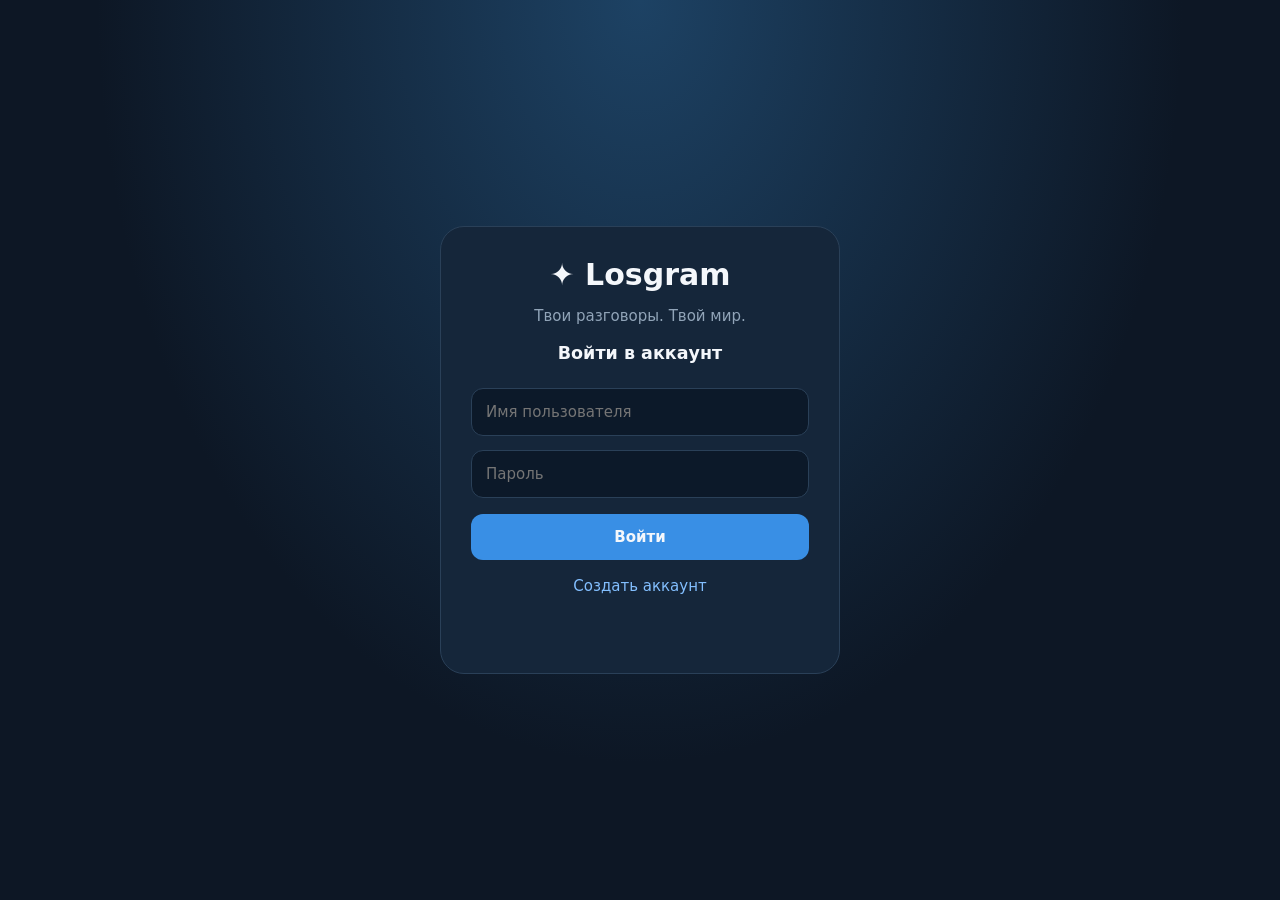
==== losgram/static/index.html @ 2f3ceaa2 "Fix account registration validation feedback" ====
<!doctype html><html lang="ru"><head><meta charset="utf-8"><meta name="viewport" content="width=device-width,initial-scale=1,viewport-fit=cover"><meta name="theme-color" content="#111e2e"><title>Losgram</title><style>
:root{--bg:#0d1725;--panel:#142337;--line:#293c50;--muted:#91a4b8;--blue:#398fe5}*{box-sizing:border-box}body{margin:0;background:var(--bg);color:#f4f7fb;font:15px system-ui}button,input{font:inherit}button{cursor:pointer;color:inherit;border:0}.hidden{display:none!important}.muted{color:var(--muted)}.auth{min-height:100dvh;display:grid;place-items:center;padding:20px;background:radial-gradient(ellipse at top,#1d4264,transparent 60%),var(--bg)}.authbox{width:min(100%,400px);background:#15263a;padding:30px;border:1px solid #2a4058;border-radius:24px}.logo{text-align:center;font-size:30px;font-weight:850}.authbox p{text-align:center;color:var(--muted)}#err{color:#ff9292!important;font-size:13px;line-height:1.45;overflow-wrap:anywhere;min-height:18px}.primary:disabled{opacity:.65;cursor:wait}.field{width:100%;padding:14px;margin:7px 0;border-radius:12px;background:#0c1929;border:1px solid #2a4058;color:white}.primary{width:100%;padding:14px;border-radius:12px;background:var(--blue);font-weight:750;margin-top:9px}.link{display:block;background:none;color:#83bfff;margin:16px auto}.app{height:100dvh;display:grid;grid-template-columns:68px 340px minmax(0,1fr);background:var(--panel);overflow:hidden}.rail{background:#101c2b;border-right:1px solid var(--line);display:flex;flex-direction:column;align-items:center;padding:16px 8px;gap:12px}.mark{width:44px;height:44px;border-radius:15px;background:linear-gradient(140deg,#5bbaff,#2676d1);display:grid;place-items:center;font-size:23px;font-weight:bold;margin-bottom:18px}.nav{width:46px;height:46px;border-radius:14px;background:none;color:#9bb0c6;font-size:20px}.nav.active,.nav:hover{background:#24415e;color:#8fc7ff}.nav.bottom{margin-top:auto}.side{min-width:0;border-right:1px solid var(--line);display:flex;flex-direction:column;background:#122135}.sidehead{display:flex;align-items:center;justify-content:space-between;padding:20px}.sidehead h2{margin:0;font-size:22px}.icon{width:38px;height:38px;border-radius:12px;background:#203951;font-size:20px}.search{margin:0 14px 12px;padding:12px;border-radius:12px;background:#0d1b2b;border:1px solid var(--line);color:white}.tabs{display:flex;gap:6px;padding:0 14px 12px}.tab{padding:8px 12px;border-radius:10px;background:none;color:var(--muted);font-size:13px}.tab.active{background:#24415e;color:#9acfff}.list{overflow:auto;flex:1;padding:0 8px}.person{width:100%;display:flex;align-items:center;gap:12px;padding:12px;border-radius:14px;background:none;text-align:left}.person:hover,.person.selected{background:#20384f}.avatar{width:48px;height:48px;border-radius:50%;display:grid;place-items:center;flex:none;background:linear-gradient(145deg,#547fa8,#315575);font-weight:bold}.info{min-width:0;flex:1}.name{font-weight:700}.preview{font-size:13px;color:var(--muted);margin-top:4px}.empty{text-align:center;color:var(--muted);padding:30px 15px;line-height:1.6}.workspace{min-width:0;display:flex;flex-direction:column;background:radial-gradient(ellipse at center,#172c40,#101d2d 80%)}.welcome{margin:auto;text-align:center;max-width:360px;padding:24px}.welcome .mark{margin:0 auto 18px;width:82px;height:82px;font-size:36px;border-radius:28px}.welcome p{color:var(--muted);line-height:1.6}.chathead{height:72px;display:flex;align-items:center;gap:12px;padding:0 20px;background:#142438;border-bottom:1px solid var(--line)}.chathead .avatar{width:43px;height:43px}.chatwho{flex:1}.chatwho small{display:block;color:var(--green,#50c89c);margin-top:3px}.back{display:none;background:none;font-size:24px}.messages{flex:1;overflow:auto;padding:22px clamp(12px,5vw,65px);display:flex;flex-direction:column;gap:10px}.bubble{max-width:min(75%,540px);padding:11px 14px;background:#20364b;border-radius:15px 15px 15px 5px;overflow-wrap:anywhere;line-height:1.5}.bubble.mine{align-self:flex-end;background:#285b89;border-radius:15px 15px 5px 15px}.time{font-size:10px;color:#bfd0df;text-align:right;margin-top:5px}.composer{display:flex;gap:10px;padding:13px 16px calc(13px + env(safe-area-inset-bottom));background:#142438;border-top:1px solid var(--line)}.composer input{flex:1;min-width:0;padding:13px 17px;border-radius:24px;background:#0d1b2b;border:1px solid var(--line);color:white}.send{width:47px;height:47px;border-radius:50%;background:var(--blue);font-size:19px}.page{padding:25px;overflow:auto}.row{padding:16px 0;border-bottom:1px solid var(--line);display:flex;align-items:center;justify-content:space-between;gap:12px}.row small{display:block;color:var(--muted);margin-top:5px}.note{padding:13px;background:#1c354e;color:#a6d3ff;border-radius:12px;font-size:13px;line-height:1.5}
@media(max-width:850px){.app{grid-template-columns:60px 300px minmax(0,1fr)}}@media(max-width:650px){.app{display:block;position:relative}.rail{position:absolute;z-index:4;bottom:0;left:0;right:0;height:65px;flex-direction:row;justify-content:space-around;padding:5px 8px calc(5px + env(safe-area-inset-bottom));border:0;border-top:1px solid var(--line)}.mark{display:none}.nav.bottom{margin:0}.side{height:calc(100dvh - 65px);border:0}.workspace{display:none;height:100dvh}.app.open .side{display:none}.app.open .workspace{display:flex}.app.open .rail{display:none}.back{display:block}.chathead{height:64px;padding:0 12px}.messages{padding:15px 12px}.bubble{max-width:87%}.page{padding:20px 16px}}
</style><link rel="stylesheet" href="/static/telegram.css?v=14"></head><body>
<section id="auth" class="auth"><div class="authbox"><div class="logo">✦ Losgram</div><p>Твои разговоры. Твой мир.</p><h3 id="mode" style="text-align:center">Войти в аккаунт</h3>
<div id="loginForm"><input id="loginUsername" class="field" placeholder="Имя пользователя" autocomplete="username"><input id="loginPassword" class="field" type="password" placeholder="Пароль" autocomplete="current-password"><button class="primary" id="loginButton">Войти</button></div>
<div id="registerForm" class="hidden"><input id="display" class="field" placeholder="Твоё имя" autocomplete="name"><input id="username" class="field" placeholder="Имя пользователя (латиница)" autocomplete="username"><input id="password" class="field" type="password" placeholder="Пароль (от 8 символов)" autocomplete="new-password"><button class="primary" id="createAccount">Создать аккаунт</button></div>
<button class="link" id="toggle">Создать аккаунт</button><p id="err"></p></div></section>
<main id="app" class="app hidden"><nav class="rail"><div class="mark">✦</div><button class="nav active" data-page="chats" title="Чаты">▣</button><button class="nav" data-page="contacts" title="Контакты">♙</button><button class="nav" data-page="settings" title="Настройки">⚙</button><button class="nav bottom" data-page="profile" title="Профиль">●</button></nav><aside class="side"><header class="sidehead"><div class="brand-avatars" aria-hidden="true"><i> L </i><i> O </i><i> S </i></div><h2 id="heading">Losgram</h2><button class="icon header-lock" id="headerLock" aria-label="Конфиденциальность">♙</button><button class="icon header-more" id="menuToggle" aria-label="Ещё">⋮</button><button class="icon" id="new" aria-label="Создать чат">✎</button></header><input id="filter" class="search" placeholder="⌕  Поиск чатов и людей"><div class="tabs"></div><button class="archive-row" id="archiveRow"><span class="archive-icon">▣</span><span class="archive-copy"><b>Архив чатов</b><small id="archivePreview">Скрытые переписки</small></span><span class="archive-arrow">›</span></button><div id="people" class="list"></div><button class="mobile-compose" id="mobileCompose" aria-label="Новое сообщение">✎</button></aside><section class="workspace"><div id="welcome" class="welcome"><div class="mark">✦</div><h2>Добро пожаловать в Losgram</h2><p>Выбери собеседника, чтобы открыть переписку. Найди друзей через поиск.</p></div><header id="chathead" class="chathead hidden"><button id="back" class="back">‹</button><div id="chatavatar" class="avatar">L</div><div class="chatwho"><b id="chatname"></b><small id="chatstatus">@Losgram</small></div><button id="info" class="icon">⋯</button></header><div id="messages" class="messages hidden"></div><form id="composer" class="composer hidden"><input id="body" placeholder="Написать сообщение..." autocomplete="off"><button class="send">➤</button></form><div id="page" class="page hidden"></div></section></main>
<script>
const $=id=>document.getElementById(id);let token=localStorage.getItem("losgram_token")||"",me=null,users=[],active=null,rooms=[],roomId=0,last=0,poll=null,reg=false,verifiedPhone="",verificationToken="",listTab="all",showArchived=false;
async function api(path,opt={}){let r=await fetch(path,{...opt,headers:{"Content-Type":"application/json","Authorization":"Bearer "+token,...opt.headers}}),d={};try{d=await r.json()}catch{}if(!r.ok){let detail=d.detail||"Ошибка";if(Array.isArray(detail)){detail=detail.map(x=>{let field=Array.isArray(x.loc)?x.loc[x.loc.length-1]:"";let names={display_name:"Имя",username:"Имя пользователя",password:"Пароль"};let msg=x.msg||"неверное значение";if(field==="username"&&/match|pattern/i.test(msg))msg="можно использовать только латинские буквы, цифры и _";else if(/at least|too_short/i.test(msg))msg="слишком короткое значение";else if(/at most|too_long/i.test(msg))msg="слишком длинное значение";return (names[field]||"Поле")+": "+msg}).join(". ")}throw Error(typeof detail==="string"?detail:JSON.stringify(detail))}return d}
const esc=s=>String(s).replace(/[&<>"']/g,c=>({"&":"&amp;","<":"&lt;",">":"&gt;",'"':"&quot;","'":"&#39;"}[c]));const initial=s=>esc((s||"L").slice(0,1).toUpperCase());
function authError(e){$("err").textContent=e.message;$("err").style.color="#ff9292"}
$("toggle").onclick=()=>{reg=!reg;$("loginForm").classList.toggle("hidden",reg);$("registerForm").classList.toggle("hidden",!reg);$("mode").textContent=reg?"Регистрация":"Войти в аккаунт";$("toggle").textContent=reg?"Уже есть аккаунт":"Создать аккаунт";$("err").textContent=""};
$("loginButton").onclick=async()=>{try{let d=await api("/api/login",{method:"POST",body:JSON.stringify({username:$("loginUsername").value.trim(),password:$("loginPassword").value})});token=d.token;localStorage.setItem("losgram_token",token);await start()}catch(e){authError(e)}};
$("loginPassword").onkeydown=e=>{if(e.key==="Enter")$("loginButton").click()};
$("createAccount").onclick=async()=>{let b=$("createAccount"),display=$("display").value.trim(),username=$("username").value.trim(),password=$("password").value;if(!display||!username||!password){authError(new Error("Заполни все три поля."));return}if(display.length>40){authError(new Error("Имя должно быть не длиннее 40 символов."));return}if(!/^[a-zA-Z0-9_]{3,24}$/.test(username)){authError(new Error("Имя пользователя: 3–24 символа, только латиница, цифры и _. "));return}if(password.length<8||password.length>128){authError(new Error("Пароль должен быть от 8 до 128 символов."));return}b.disabled=true;b.textContent="Создаём аккаунт…";$("err").textContent="";try{let d=await api("/api/register",{method:"POST",body:JSON.stringify({display_name:display,username,password})});token=d.token;localStorage.setItem("losgram_token",token);await start()}catch(e){authError(e)}finally{b.disabled=false;b.textContent="Создать аккаунт"}};
$("password").onkeydown=e=>{if(e.key==="Enter")$("createAccount").click()};
async function start(){try{me=await api("/api/me");applySettings();$("auth").classList.add("hidden");$("app").classList.remove("hidden");users=await api("/api/users");rooms=await api("/api/chats");draw()}catch(e){localStorage.removeItem("losgram_token");token="";$("err").textContent=e.message}}
function chatPrefs(){try{return JSON.parse(localStorage.getItem("losgram_chatprefs_"+(me?.id||""))||"{}")}catch{return {}}}function saveChatPrefs(p){localStorage.setItem("losgram_chatprefs_"+me.id,JSON.stringify(p))}function draw(){let q=$("filter").value.toLowerCase(),prefs=chatPrefs(),shown=rooms.filter(r=>!!prefs[r.id]?.archived===showArchived).sort((a,b)=>Number(!!prefs[b.id]?.pinned)-Number(!!prefs[a.id]?.pinned)),arr=listTab==="people"&&!showArchived?users.filter(u=>(u.username+" "+u.display_name).toLowerCase().includes(q)):[];$("archiveRow").classList.toggle("archive-active",showArchived);$("archiveRow").querySelector("b").textContent=showArchived?"← Назад к чатам":"Архив чатов";$("people").innerHTML=(listTab==="people"?[]:shown).map(r=>'<button class="person" data-room="'+r.id+'"><span class="avatar">'+(r.kind==="global"?"🌐":r.kind==="channel"?"📢":"👥")+'</span><span class="info"><span class="name">'+(prefs[r.id]?.pinned?"📌 ":"")+esc(r.title)+'</span><span class="preview">'+(r.last_message?esc(r.last_message):(r.kind==="global"?"Общий чат":r.kind==="channel"?"Канал":"Группа"))+'</span></span><span class="chat-menu" data-menu="'+r.id+'">⋯</span></button>').join("")+arr.map(u=>'<button class="person '+(active?.username===u.username?"selected":"")+'" data-u="'+esc(u.username)+'"><span class="avatar">'+initial(u.display_name)+'</span><span class="info"><span class="name">'+esc(u.display_name)+'</span><span class="preview">@'+esc(u.username)+'</span></span></button>').join("")||'<div class="empty">Пока нет собеседников.<br>Найди друга по имени пользователя.</div>';document.querySelectorAll(".person[data-u]").forEach(b=>b.onclick=()=>openChat(b.dataset.u));document.querySelectorAll(".person[data-room]").forEach(b=>{b.onclick=e=>{if(e.target.closest("[data-menu]"))return;openRoom(Number(b.dataset.room))};b.oncontextmenu=e=>{e.preventDefault();chatActions(Number(b.dataset.room))}});document.querySelectorAll("[data-menu]").forEach(b=>b.onclick=e=>{e.stopPropagation();chatActions(Number(b.dataset.menu))})}function chatActions(id){let p=chatPrefs(),v=p[id]||{},choice=prompt("Действие: pin — закрепить/открепить; archive — архивировать/вернуть","pin");if(!choice)return;if(choice==="pin")v.pinned=!v.pinned;else if(choice==="archive")v.archived=!v.archived;else return; p[id]=v;saveChatPrefs(p);draw()}
$("menuToggle").onclick=()=>{let action=prompt("Меню Losgram: введи settings для настроек или profile для профиля","settings");if(action==="profile")page("profile");else if(action==="settings")page("settings")};$("headerLock").onclick=()=>alert("Защита аккаунта: используйте надёжный пароль и не передавайте его другим пользователям.");$("filter").oninput=draw;$("mobileCompose").onclick=()=>$("new").click();$("archiveRow").onclick=()=>{showArchived=!showArchived;listTab="all";document.querySelectorAll(".tabs .tab").forEach((x,i)=>x.classList.toggle("active",i===0));draw()};document.querySelectorAll(".tabs .tab").forEach((b,i)=>{b.onclick=()=>{listTab=i===1?"people":"all";document.querySelectorAll(".tabs .tab").forEach(x=>x.classList.remove("active"));b.classList.add("active");draw()}});
$("new").onclick=async()=>{
 let kind=prompt("Что создать? Введи group для группы или channel для ТГК-канала","group");if(!kind)return;
 kind=kind.toLowerCase().trim();if(kind==="тгк"||kind==="канал")kind="channel";if(kind==="группа")kind="group";
 if(!["group","channel"].includes(kind)){alert("Выбери group или channel");return}
 let title=prompt("Название "+(kind==="channel"?"канала":"группы"));if(!title)return;
 let username=prompt("Публичная ссылка (латиница, можно оставить пустой)","");let members=kind==="group"?prompt("Участники через запятую (необязательно)",""):""; 
 try{await api("/api/chats",{method:"POST",body:JSON.stringify({kind,title,username:username||null,is_public:true,members:members?members.split(",").map(x=>x.trim().replace(/^@/,"")).filter(Boolean):[]})});rooms=await api("/api/chats");draw()}
 catch(e){alert(e.message)}
};

async function openChat(n){roomId=0;active=users.find(u=>u.username===n);if(!active)return;last=0;if(poll)clearInterval(poll);$("app").classList.add("open");$("welcome").classList.add("hidden");$("page").classList.add("hidden");$("chathead").classList.remove("hidden");$("messages").classList.remove("hidden");$("composer").classList.remove("hidden");$("chatname").textContent=active.display_name;$("chatavatar").textContent=initial(active.display_name);$("messages").innerHTML="";draw();await load();poll=setInterval(load,2000);$("body").focus()}

async function openRoom(id){
 roomId=id;active=null;last=0;if(poll)clearInterval(poll);
 let room=rooms.find(r=>r.id===id);if(!room)return;
 $("app").classList.add("open");$("welcome").classList.add("hidden");$("page").classList.add("hidden");
 $("chathead").classList.remove("hidden");$("messages").classList.remove("hidden");$("composer").classList.remove("hidden");
 $("chatname").textContent=room.title;$("chatavatar").textContent=room.kind==="global"?"🌐":room.kind==="channel"?"📢":"👥";$("chatstatus").textContent=room.kind==="global"?"Все пользователи Losgram":room.kind==="channel"?(room.is_member?"Вы подписаны":"Публичный канал"):"Групповой чат";
 $("messages").innerHTML="";draw();await load();poll=setInterval(load,2000);$("body").focus()
}
async function load(){if(!active&&!roomId)return;try{let rows=roomId?await api("/api/chats/"+roomId+"/messages?after="+last):await api("/api/messages/"+encodeURIComponent(active.username)+"?after="+last);for(let m of rows){last=Math.max(last,m.id);let e=document.createElement("div");e.className="bubble "+(m.sender_id===me.id?"mine":"");e.dataset.messageId=m.id;e.oncontextmenu=async ev=>{ev.preventDefault();if(!roomId)return;let choice=prompt("Действие: edit — изменить; delete — удалить; react — реакция","react");try{if(choice==="edit"&&m.sender_id===me.id){let body=prompt("Новый текст",m.body);if(body!==null)await api("/api/chats/"+roomId+"/messages/"+m.id,{method:"PATCH",body:JSON.stringify({body})})}else if(choice==="delete"&&m.sender_id===me.id){if(confirm("Удалить это сообщение?"))await api("/api/chats/"+roomId+"/messages/"+m.id,{method:"DELETE"})}else if(choice==="react"){let emoji=prompt("Реакция: 👍 ❤️ 😂 🔥 👏 😮 😢 👎","👍");if(emoji)await api("/api/chats/"+roomId+"/messages/"+m.id+"/reactions",{method:"POST",body:JSON.stringify({emoji})})}else return;last=0;$("messages").innerHTML="";await load()}catch(err){alert(err.message)}};e.textContent=(roomId&&m.sender_id!==me.id?((m.display_name||m.username)+" · "):"")+m.body;let t=document.createElement("div");t.className="time";t.textContent=new Date(m.created_at*1000).toLocaleTimeString("ru-RU",{hour:"2-digit",minute:"2-digit"});e.appendChild(t);$("messages").appendChild(e)}if(rows.length)$("messages").scrollTop=$("messages").scrollHeight}catch{}}
$("composer").onsubmit=async e=>{e.preventDefault();let body=$("body").value.trim();if(!body||(!active&&!roomId))return;try{if(roomId)await api("/api/chats/"+roomId+"/messages",{method:"POST",body:JSON.stringify({body})});else await api("/api/messages",{method:"POST",body:JSON.stringify({recipient:active.username,body})});$("body").value="";await load()}catch(e){alert(e.message)}};
$("back").onclick=()=>{if(poll)clearInterval(poll);active=null;roomId=0;$("app").classList.remove("open");$("welcome").classList.remove("hidden");draw()};$("info").onclick=async()=>{if(active){alert(active.display_name+" · @"+active.username);return}let r=rooms.find(x=>x.id===roomId);if(!r)return;if(r.kind==="channel"&&!r.is_member){try{await api("/api/chats/"+roomId+"/join",{method:"POST"});rooms=await api("/api/chats");alert("Вы подписались на канал");await openRoom(roomId)}catch(e){alert(e.message)}return}if(r.kind==="group"&&r.owner_id===me.id){let names=prompt("Имена пользователей через запятую");if(names)try{await api("/api/chats/"+roomId+"/members",{method:"POST",body:JSON.stringify({usernames:names.split(",").map(x=>x.trim().replace(/^@/,"")).filter(Boolean)})});rooms=await api("/api/chats");alert("Участники добавлены")}catch(e){alert(e.message)}return}alert(r.title)};

function localSettings(){try{return JSON.parse(localStorage.getItem("losgram_settings_"+(me?.id||""))||"{}")}catch{return {}}}
function saveSettings(s){localStorage.setItem("losgram_settings_"+me.id,JSON.stringify(s))}
function applySettings(){let s=localSettings();document.documentElement.dataset.theme=s.theme||"dark";document.documentElement.style.setProperty("--font-scale",s.fontSize||"1");document.body.classList.toggle("compact-mode",!!s.compact);document.body.classList.toggle("reduce-motion",!!s.reduceMotion)}
function renderSettings(){
 let s=localSettings(),checked=(k,def=false)=>(s[k]??def)?"checked":"";
 $("page").innerHTML='<div class="tg-settings"><div class="tg-settings-title">Настройки</div>'+
 '<button class="tg-profile-card" data-setting-action="profile"><span class="tg-profile-avatar">'+initial(me.display_name)+'</span><span class="tg-profile-name"><b>'+esc(me.display_name)+'</b><small>@'+esc(me.username)+'</small></span><span class="tg-chevron">›</span></button>'+
 '<section class="tg-settings-group"><div class="tg-group-caption">ПОДПИСКИ И МОНЕТИЗАЦИЯ</div><button class="tg-settings-item" data-setting-action="premium"><span class="tg-setting-icon purple">⭐</span><span><b>Losgram Premium</b><small>Особые возможности и оформление</small></span><i>›</i></button><button class="tg-settings-item" data-setting-action="stars"><span class="tg-setting-icon orange">🌟</span><span><b>Звёзды</b><small>Баланс, подарки и поддержка авторов</small></span><i>›</i></button><button class="tg-settings-item" data-setting-action="business"><span class="tg-setting-icon teal">💼</span><span><b>Telegram для бизнеса</b><small>Инструменты для клиентов и компаний</small></span><i>›</i></button></section><section class="tg-settings-group"><button class="tg-settings-item" data-setting-action="privacy"><span class="tg-setting-icon blue">🔒</span><span><b>Конфиденциальность</b><small>Блокировка, номер телефона, активность</small></span><i>›</i></button><button class="tg-settings-item" data-setting-action="notifications"><span class="tg-setting-icon red">🔔</span><span><b>Уведомления и звуки</b><small>Личные чаты, группы, каналы</small></span><i>›</i></button><button class="tg-settings-item" data-setting-action="data"><span class="tg-setting-icon green">💾</span><span><b>Данные и память</b><small>Использование сети и хранилища</small></span><i>›</i></button><button class="tg-settings-item" data-setting-action="appearance"><span class="tg-setting-icon purple">🎨</span><span><b>Оформление</b><small>Тема, размер текста, список чатов</small></span><i>›</i></button><button class="tg-settings-item" data-setting-action="language"><span class="tg-setting-icon orange">🌐</span><span><b>Язык</b><small>Русский</small></span><i>›</i></button></section>'+
 '<section class="tg-settings-group"><button class="tg-settings-item" data-setting-action="devices"><span class="tg-setting-icon teal">📱</span><span><b>Устройства</b><small>Активный сеанс на этом устройстве</small></span><i>›</i></button><button class="tg-settings-item" data-setting-action="help"><span class="tg-setting-icon gray">❔</span><span><b>Помощь</b><small>FAQ и поддержка Losgram</small></span><i>›</i></button></section>'+
 '<section class="tg-settings-group tg-appearance-controls"><div class="tg-group-caption">БЫСТРЫЕ НАСТРОЙКИ</div><label class="settings-row"><span class="settings-copy"><b>Тема интерфейса</b></span><select id="settingTheme" class="settings-select"><option value="dark">Тёмная</option><option value="black">Чёрная</option><option value="light">Светлая</option></select></label><label class="settings-row"><span class="settings-copy"><b>Размер текста</b></span><select id="settingFont" class="settings-select"><option value="0.9">Маленький</option><option value="1">Обычный</option><option value="1.1">Большой</option><option value="1.2">Очень большой</option></select></label><label class="settings-toggle"><span><b>Компактный список чатов</b></span><input type="checkbox" data-pref="compact" '+checked("compact")+'></label><label class="settings-toggle"><span><b>Уменьшить анимацию</b></span><input type="checkbox" data-pref="reduceMotion" '+checked("reduceMotion")+'></label></section>'+
 '<button id="logout" class="tg-logout">Выйти из аккаунта</button><div class="tg-version">Losgram · версия приложения</div></div>';
 $("settingTheme").value=s.theme||"dark";$("settingFont").value=s.fontSize||"1";
 $("settingTheme").onchange=e=>{s.theme=e.target.value;saveSettings(s);applySettings()};
 $("settingFont").onchange=e=>{s.fontSize=e.target.value;saveSettings(s);applySettings()};
 document.querySelectorAll("#page [data-pref]").forEach(el=>el.onchange=()=>{s[el.dataset.pref]=el.checked;saveSettings(s);applySettings()});
 document.querySelectorAll("#page [data-setting-action]").forEach(el=>el.onclick=()=>{let a=el.dataset.settingAction;if(a==="profile")page("profile");else renderSettingsSubpage(a)});
 $("logout").onclick=()=>{if(confirm("Выйти из аккаунта?")){localStorage.removeItem("losgram_token");location.reload()}};
}
function renderSettingsSubpage(which){
 const labels={premium:["Losgram Premium","Расширенные возможности аккаунта"],stars:["Звёзды Losgram","Цифровые подарки и поддержка авторов"],business:["Losgram для бизнеса","Инструменты для общения с клиентами"],privacy:["Конфиденциальность","Настройки видимости и безопасности"],notifications:["Уведомления и звуки","Параметры уведомлений на этом устройстве"],data:["Данные и память","Параметры использования данных"],appearance:["Оформление","Настрой внешний вид приложения"],language:["Язык","Язык интерфейса"],devices:["Устройства","Сеансы аккаунта"],help:["Помощь","Справка Losgram"]};
 let [title,sub]=labels[which]||["Настройки",""];
 $("page").innerHTML='<div class="tg-subpage"><button class="tg-back" id="tgBack">‹ Настройки</button><h2>'+title+'</h2><p class="tg-subtitle">'+sub+'</p><div class="tg-settings-group">'+(which==="premium"?'<div class="tg-info-row">⭐ <b>Losgram Premium</b><br>Особый значок профиля, премиум-стикеры и эмодзи, расширенные лимиты, дополнительные темы и оформление профиля.</div><div class="tg-info-row">Статус подписки: не активирован. Подключение оплаты и проверка подписки пока не реализованы.</div><button class="tg-settings-item" type="button" disabled><span><b>Оформить Premium</b><small>Оплата появится после подключения провайдера</small></span><i>🔒</i></button>':which==="stars"?'<div class="tg-info-row">🌟 <b>Баланс: 0 звёзд</b><br>Звёзды предназначены для подарков, поддержки авторов и платного контента.</div><div class="tg-info-row">Покупка, перевод и списание звёзд пока недоступны: платёжная система ещё не подключена.</div><button class="tg-settings-item" type="button" disabled><span><b>Купить звёзды</b><small>Будет доступно после подключения оплаты</small></span><i>🔒</i></button>':which==="business"?'<div class="tg-info-row">💼 <b>Бизнес-инструменты Losgram</b><br>Профиль компании, часы работы, адрес и карта, быстрые ответы, приветственные сообщения, сообщения вне рабочего времени и ссылки для общения.</div><div class="tg-info-row">Бизнес-режим пока не активирован. Эти функции требуют серверного хранения и отдельной настройки.</div><button class="tg-settings-item" type="button" disabled><span><b>Подключить бизнес</b><small>Активация пока недоступна</small></span><i>🔒</i></button>':(which==="privacy"?'<div class="tg-info-row">Скрытие номера, статусы «был(а) недавно», блокировка и двухэтапная проверка пока не подключены к серверу.</div>':which==="notifications"?'<label class="settings-toggle"><span><b>Уведомления</b><small>Предпочтение на этом устройстве</small></span><input type="checkbox" data-pref="notifications" '+((localSettings().notifications??true)?"checked":"")+'></label><label class="settings-toggle"><span><b>Звуки</b><small>Звуковое сопровождение</small></span><input type="checkbox" data-pref="sounds" '+((localSettings().sounds??true)?"checked":"")+'></label><label class="settings-toggle"><span><b>Предпросмотр сообщений</b></span><input type="checkbox" data-pref="previews" '+((localSettings().previews??true)?"checked":"")+'></label>':which==="data"?'<label class="settings-toggle"><span><b>Экономия трафика</b><small>Предпочитать облегчённую загрузку</small></span><input type="checkbox" data-pref="dataSaver" '+(localSettings().dataSaver?"checked":"")+'></label><div class="tg-info-row">Управление серверным хранилищем и автоматической загрузкой файлов ещё не реализовано.</div>':which==="appearance"?'<div class="tg-info-row">Изменения темы и размера текста применяются сразу и сохраняются на устройстве. Дополнительные переключатели доступны ниже.</div>':which==="devices"?'<div class="tg-info-row">Сейчас открыт один сеанс — это устройство. Управление удалёнными сеансами пока не реализовано.</div>':which==="language"?'<div class="tg-info-row">Сейчас доступен русский язык.</div>':'<div class="tg-info-row">Поддержка и дополнительные справочные материалы будут добавлены позже.</div>')+'</div></div>';
 $("tgBack").onclick=renderSettings;
 document.querySelectorAll("#page [data-pref]").forEach(el=>el.onchange=()=>{let s=localSettings();s[el.dataset.pref]=el.checked;saveSettings(s);applySettings()});
}
function renderPrivacy(){let s=localSettings();$("page").innerHTML='<button class="settings-action" id="settingsBack">← Настройки</button><h2>Конфиденциальность</h2><p class="muted">Пока эти параметры хранятся на устройстве и не меняют серверную видимость аккаунта.</p><section class="settings-section"><label class="settings-toggle"><span><b>Предпросмотр сообщений</b><small>Показывать текст в списке чатов</small></span><input type="checkbox" data-pref="previews" '+(s.previews===false?"":"checked")+'></label><label class="settings-toggle"><span><b>Уведомления</b><small>Настройка интерфейса</small></span><input type="checkbox" data-pref="notifications" '+(s.notifications===false?"":"checked")+'></label></section><p class="settings-hint">Статусы «был(а) недавно», блокировка и двухэтапная проверка ещё не реализованы.</p>';$("settingsBack").onclick=renderSettings;document.querySelectorAll("#page [data-pref]").forEach(el=>el.onchange=()=>{s[el.dataset.pref]=el.checked;saveSettings(s)})}
function page(p){$("app").classList.toggle("settings-open",p!=="chats");active=null;if(poll)clearInterval(poll);$("app").classList.remove("open");$("welcome").classList.add("hidden");$("chathead").classList.add("hidden");$("messages").classList.add("hidden");$("composer").classList.add("hidden");$("page").classList.remove("hidden");document.querySelectorAll(".nav").forEach(b=>b.classList.toggle("active",b.dataset.page===p));$("heading").textContent=({chats:"Сообщения",contacts:"Контакты",calls:"Звонки",stars:"Звёзды",settings:"Настройки",profile:"Профиль"})[p]||"Losgram";if(p==="chats"){$("page").classList.add("hidden");$("welcome").classList.remove("hidden");return}if(p==="profile")$("page").innerHTML='<h2>Профиль</h2><div class="row"><div><b>'+esc(me.display_name)+'</b><small>@'+esc(me.username)+'</small></div><span class="avatar">'+initial(me.display_name)+'</span></div><p class="note">Профиль Losgram</p>';else if(p==="contacts")$("page").innerHTML='<h2>Контакты</h2><p class="muted">Пользователи Losgram</p>'+users.map(u=>'<div class="row"><div style="display:flex;align-items:center;gap:12px"><span class="avatar">'+initial(u.display_name)+'</span><div><b>'+esc(u.display_name)+'</b><small>@'+esc(u.username)+'</small></div></div><button class="icon" data-u="'+esc(u.username)+'">➤</button></div>').join("");else if(p==="stars")$("page").innerHTML='<h2>⭐ Звёзды Losgram</h2><p class="muted">Покупка отключена: платёжный провайдер не подключён.</p>';else if(p==="calls")$("page").innerHTML='<h2>Звонки</h2><p class="muted">Голосовые и видеозвонки пока не подключены к серверу.</p>';else if(p==="settings")renderSettings();else $("page").innerHTML='<h2>Раздел</h2>';document.querySelectorAll("#page [data-u]").forEach(b=>b.onclick=()=>openChat(b.dataset.u))}
applySettings();

document.querySelectorAll(".nav").forEach(b=>b.onclick=()=>page(b.dataset.page));if(token)start();
</script></body></html>
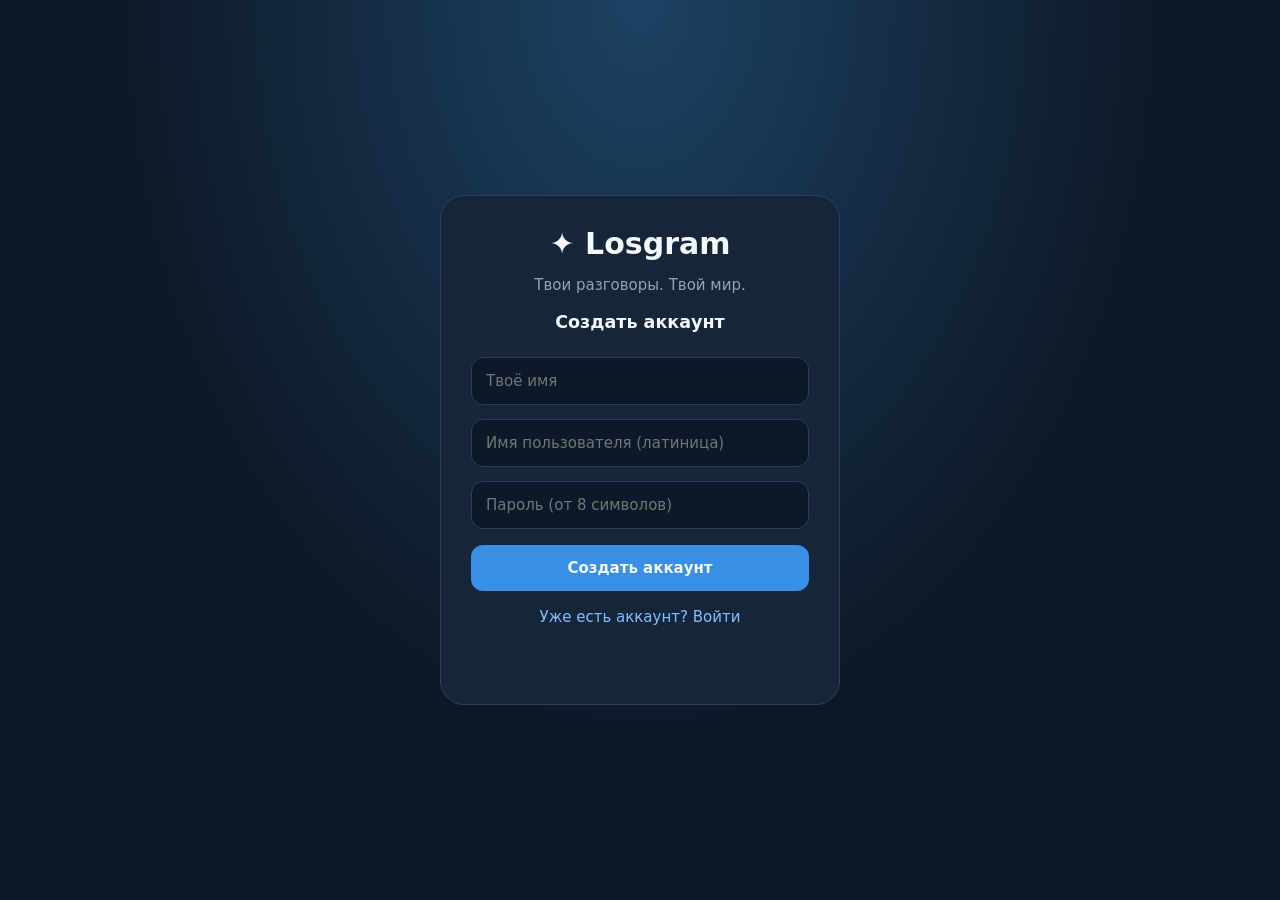
==== commit 6bb279ca: "Show registration form by default" ====
--- a/losgram/static/index.html
+++ b/losgram/static/index.html
@@ -2,13 +2,13 @@
 :root{--bg:#0d1725;--panel:#142337;--line:#293c50;--muted:#91a4b8;--blue:#398fe5}*{box-sizing:border-box}body{margin:0;background:var(--bg);color:#f4f7fb;font:15px system-ui}button,input{font:inherit}button{cursor:pointer;color:inherit;border:0}.hidden{display:none!important}.muted{color:var(--muted)}.auth{min-height:100dvh;display:grid;place-items:center;padding:20px;background:radial-gradient(ellipse at top,#1d4264,transparent 60%),var(--bg)}.authbox{width:min(100%,400px);background:#15263a;padding:30px;border:1px solid #2a4058;border-radius:24px}.logo{text-align:center;font-size:30px;font-weight:850}.authbox p{text-align:center;color:var(--muted)}#err{color:#ff9292!important;font-size:13px;line-height:1.45;overflow-wrap:anywhere;min-height:18px}.primary:disabled{opacity:.65;cursor:wait}.field{width:100%;padding:14px;margin:7px 0;border-radius:12px;background:#0c1929;border:1px solid #2a4058;color:white}.primary{width:100%;padding:14px;border-radius:12px;background:var(--blue);font-weight:750;margin-top:9px}.link{display:block;background:none;color:#83bfff;margin:16px auto}.app{height:100dvh;display:grid;grid-template-columns:68px 340px minmax(0,1fr);background:var(--panel);overflow:hidden}.rail{background:#101c2b;border-right:1px solid var(--line);display:flex;flex-direction:column;align-items:center;padding:16px 8px;gap:12px}.mark{width:44px;height:44px;border-radius:15px;background:linear-gradient(140deg,#5bbaff,#2676d1);display:grid;place-items:center;font-size:23px;font-weight:bold;margin-bottom:18px}.nav{width:46px;height:46px;border-radius:14px;background:none;color:#9bb0c6;font-size:20px}.nav.active,.nav:hover{background:#24415e;color:#8fc7ff}.nav.bottom{margin-top:auto}.side{min-width:0;border-right:1px solid var(--line);display:flex;flex-direction:column;background:#122135}.sidehead{display:flex;align-items:center;justify-content:space-between;padding:20px}.sidehead h2{margin:0;font-size:22px}.icon{width:38px;height:38px;border-radius:12px;background:#203951;font-size:20px}.search{margin:0 14px 12px;padding:12px;border-radius:12px;background:#0d1b2b;border:1px solid var(--line);color:white}.tabs{display:flex;gap:6px;padding:0 14px 12px}.tab{padding:8px 12px;border-radius:10px;background:none;color:var(--muted);font-size:13px}.tab.active{background:#24415e;color:#9acfff}.list{overflow:auto;flex:1;padding:0 8px}.person{width:100%;display:flex;align-items:center;gap:12px;padding:12px;border-radius:14px;background:none;text-align:left}.person:hover,.person.selected{background:#20384f}.avatar{width:48px;height:48px;border-radius:50%;display:grid;place-items:center;flex:none;background:linear-gradient(145deg,#547fa8,#315575);font-weight:bold}.info{min-width:0;flex:1}.name{font-weight:700}.preview{font-size:13px;color:var(--muted);margin-top:4px}.empty{text-align:center;color:var(--muted);padding:30px 15px;line-height:1.6}.workspace{min-width:0;display:flex;flex-direction:column;background:radial-gradient(ellipse at center,#172c40,#101d2d 80%)}.welcome{margin:auto;text-align:center;max-width:360px;padding:24px}.welcome .mark{margin:0 auto 18px;width:82px;height:82px;font-size:36px;border-radius:28px}.welcome p{color:var(--muted);line-height:1.6}.chathead{height:72px;display:flex;align-items:center;gap:12px;padding:0 20px;background:#142438;border-bottom:1px solid var(--line)}.chathead .avatar{width:43px;height:43px}.chatwho{flex:1}.chatwho small{display:block;color:var(--green,#50c89c);margin-top:3px}.back{display:none;background:none;font-size:24px}.messages{flex:1;overflow:auto;padding:22px clamp(12px,5vw,65px);display:flex;flex-direction:column;gap:10px}.bubble{max-width:min(75%,540px);padding:11px 14px;background:#20364b;border-radius:15px 15px 15px 5px;overflow-wrap:anywhere;line-height:1.5}.bubble.mine{align-self:flex-end;background:#285b89;border-radius:15px 15px 5px 15px}.time{font-size:10px;color:#bfd0df;text-align:right;margin-top:5px}.composer{display:flex;gap:10px;padding:13px 16px calc(13px + env(safe-area-inset-bottom));background:#142438;border-top:1px solid var(--line)}.composer input{flex:1;min-width:0;padding:13px 17px;border-radius:24px;background:#0d1b2b;border:1px solid var(--line);color:white}.send{width:47px;height:47px;border-radius:50%;background:var(--blue);font-size:19px}.page{padding:25px;overflow:auto}.row{padding:16px 0;border-bottom:1px solid var(--line);display:flex;align-items:center;justify-content:space-between;gap:12px}.row small{display:block;color:var(--muted);margin-top:5px}.note{padding:13px;background:#1c354e;color:#a6d3ff;border-radius:12px;font-size:13px;line-height:1.5}
 @media(max-width:850px){.app{grid-template-columns:60px 300px minmax(0,1fr)}}@media(max-width:650px){.app{display:block;position:relative}.rail{position:absolute;z-index:4;bottom:0;left:0;right:0;height:65px;flex-direction:row;justify-content:space-around;padding:5px 8px calc(5px + env(safe-area-inset-bottom));border:0;border-top:1px solid var(--line)}.mark{display:none}.nav.bottom{margin:0}.side{height:calc(100dvh - 65px);border:0}.workspace{display:none;height:100dvh}.app.open .side{display:none}.app.open .workspace{display:flex}.app.open .rail{display:none}.back{display:block}.chathead{height:64px;padding:0 12px}.messages{padding:15px 12px}.bubble{max-width:87%}.page{padding:20px 16px}}
 </style><link rel="stylesheet" href="/static/telegram.css?v=14"></head><body>
-<section id="auth" class="auth"><div class="authbox"><div class="logo">✦ Losgram</div><p>Твои разговоры. Твой мир.</p><h3 id="mode" style="text-align:center">Войти в аккаунт</h3>
-<div id="loginForm"><input id="loginUsername" class="field" placeholder="Имя пользователя" autocomplete="username"><input id="loginPassword" class="field" type="password" placeholder="Пароль" autocomplete="current-password"><button class="primary" id="loginButton">Войти</button></div>
-<div id="registerForm" class="hidden"><input id="display" class="field" placeholder="Твоё имя" autocomplete="name"><input id="username" class="field" placeholder="Имя пользователя (латиница)" autocomplete="username"><input id="password" class="field" type="password" placeholder="Пароль (от 8 символов)" autocomplete="new-password"><button class="primary" id="createAccount">Создать аккаунт</button></div>
-<button class="link" id="toggle">Создать аккаунт</button><p id="err"></p></div></section>
+<section id="auth" class="auth"><div class="authbox"><div class="logo">✦ Losgram</div><p>Твои разговоры. Твой мир.</p><h3 id="mode" style="text-align:center">Создать аккаунт</h3>
+<div id="loginForm" class="hidden"><input id="loginUsername" class="field" placeholder="Имя пользователя" autocomplete="username"><input id="loginPassword" class="field" type="password" placeholder="Пароль" autocomplete="current-password"><button class="primary" id="loginButton">Войти</button></div>
+<div id="registerForm"><input id="display" class="field" placeholder="Твоё имя" autocomplete="name"><input id="username" class="field" placeholder="Имя пользователя (латиница)" autocomplete="username"><input id="password" class="field" type="password" placeholder="Пароль (от 8 символов)" autocomplete="new-password"><button class="primary" id="createAccount">Создать аккаунт</button></div>
+<button class="link" id="toggle">Уже есть аккаунт? Войти</button><p id="err"></p></div></section>
 <main id="app" class="app hidden"><nav class="rail"><div class="mark">✦</div><button class="nav active" data-page="chats" title="Чаты">▣</button><button class="nav" data-page="contacts" title="Контакты">♙</button><button class="nav" data-page="settings" title="Настройки">⚙</button><button class="nav bottom" data-page="profile" title="Профиль">●</button></nav><aside class="side"><header class="sidehead"><div class="brand-avatars" aria-hidden="true"><i> L </i><i> O </i><i> S </i></div><h2 id="heading">Losgram</h2><button class="icon header-lock" id="headerLock" aria-label="Конфиденциальность">♙</button><button class="icon header-more" id="menuToggle" aria-label="Ещё">⋮</button><button class="icon" id="new" aria-label="Создать чат">✎</button></header><input id="filter" class="search" placeholder="⌕  Поиск чатов и людей"><div class="tabs"></div><button class="archive-row" id="archiveRow"><span class="archive-icon">▣</span><span class="archive-copy"><b>Архив чатов</b><small id="archivePreview">Скрытые переписки</small></span><span class="archive-arrow">›</span></button><div id="people" class="list"></div><button class="mobile-compose" id="mobileCompose" aria-label="Новое сообщение">✎</button></aside><section class="workspace"><div id="welcome" class="welcome"><div class="mark">✦</div><h2>Добро пожаловать в Losgram</h2><p>Выбери собеседника, чтобы открыть переписку. Найди друзей через поиск.</p></div><header id="chathead" class="chathead hidden"><button id="back" class="back">‹</button><div id="chatavatar" class="avatar">L</div><div class="chatwho"><b id="chatname"></b><small id="chatstatus">@Losgram</small></div><button id="info" class="icon">⋯</button></header><div id="messages" class="messages hidden"></div><form id="composer" class="composer hidden"><input id="body" placeholder="Написать сообщение..." autocomplete="off"><button class="send">➤</button></form><div id="page" class="page hidden"></div></section></main>
 <script>
-const $=id=>document.getElementById(id);let token=localStorage.getItem("losgram_token")||"",me=null,users=[],active=null,rooms=[],roomId=0,last=0,poll=null,reg=false,verifiedPhone="",verificationToken="",listTab="all",showArchived=false;
+const $=id=>document.getElementById(id);let token=localStorage.getItem("losgram_token")||"",me=null,users=[],active=null,rooms=[],roomId=0,last=0,poll=null,reg=true,verifiedPhone="",verificationToken="",listTab="all",showArchived=false;
 async function api(path,opt={}){let r=await fetch(path,{...opt,headers:{"Content-Type":"application/json","Authorization":"Bearer "+token,...opt.headers}}),d={};try{d=await r.json()}catch{}if(!r.ok){let detail=d.detail||"Ошибка";if(Array.isArray(detail)){detail=detail.map(x=>{let field=Array.isArray(x.loc)?x.loc[x.loc.length-1]:"";let names={display_name:"Имя",username:"Имя пользователя",password:"Пароль"};let msg=x.msg||"неверное значение";if(field==="username"&&/match|pattern/i.test(msg))msg="можно использовать только латинские буквы, цифры и _";else if(/at least|too_short/i.test(msg))msg="слишком короткое значение";else if(/at most|too_long/i.test(msg))msg="слишком длинное значение";return (names[field]||"Поле")+": "+msg}).join(". ")}throw Error(typeof detail==="string"?detail:JSON.stringify(detail))}return d}
 const esc=s=>String(s).replace(/[&<>"']/g,c=>({"&":"&amp;","<":"&lt;",">":"&gt;",'"':"&quot;","'":"&#39;"}[c]));const initial=s=>esc((s||"L").slice(0,1).toUpperCase());
 function authError(e){$("err").textContent=e.message;$("err").style.color="#ff9292"}
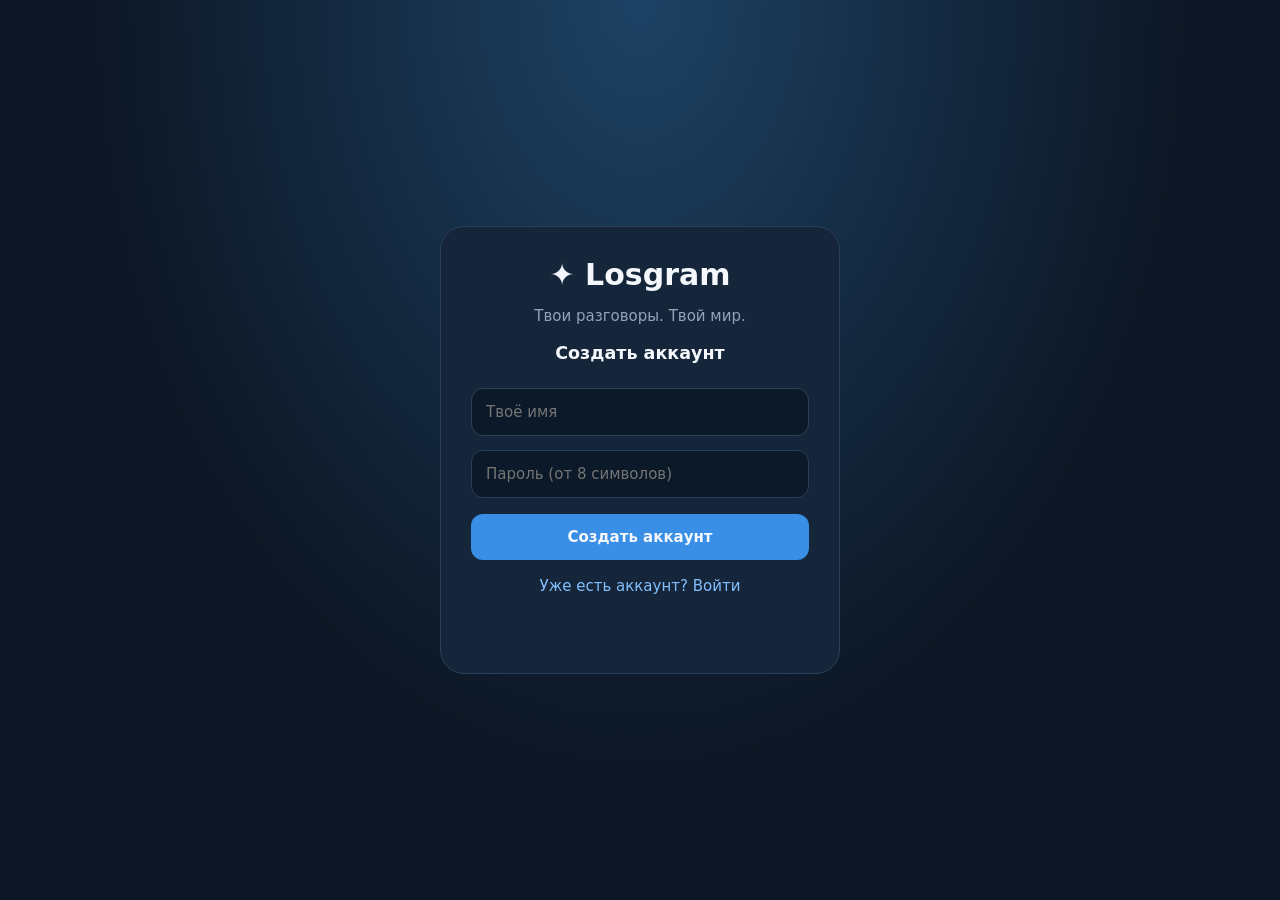
==== commit feef5f28: "Simplify signup to name and password" ====
--- a/losgram/static/index.html
+++ b/losgram/static/index.html
@@ -3,8 +3,8 @@
 @media(max-width:850px){.app{grid-template-columns:60px 300px minmax(0,1fr)}}@media(max-width:650px){.app{display:block;position:relative}.rail{position:absolute;z-index:4;bottom:0;left:0;right:0;height:65px;flex-direction:row;justify-content:space-around;padding:5px 8px calc(5px + env(safe-area-inset-bottom));border:0;border-top:1px solid var(--line)}.mark{display:none}.nav.bottom{margin:0}.side{height:calc(100dvh - 65px);border:0}.workspace{display:none;height:100dvh}.app.open .side{display:none}.app.open .workspace{display:flex}.app.open .rail{display:none}.back{display:block}.chathead{height:64px;padding:0 12px}.messages{padding:15px 12px}.bubble{max-width:87%}.page{padding:20px 16px}}
 </style><link rel="stylesheet" href="/static/telegram.css?v=14"></head><body>
 <section id="auth" class="auth"><div class="authbox"><div class="logo">✦ Losgram</div><p>Твои разговоры. Твой мир.</p><h3 id="mode" style="text-align:center">Создать аккаунт</h3>
-<div id="loginForm" class="hidden"><input id="loginUsername" class="field" placeholder="Имя пользователя" autocomplete="username"><input id="loginPassword" class="field" type="password" placeholder="Пароль" autocomplete="current-password"><button class="primary" id="loginButton">Войти</button></div>
-<div id="registerForm"><input id="display" class="field" placeholder="Твоё имя" autocomplete="name"><input id="username" class="field" placeholder="Имя пользователя (латиница)" autocomplete="username"><input id="password" class="field" type="password" placeholder="Пароль (от 8 символов)" autocomplete="new-password"><button class="primary" id="createAccount">Создать аккаунт</button></div>
+<div id="loginForm" class="hidden"><input id="loginUsername" class="field" placeholder="Твоё имя" autocomplete="username"><input id="loginPassword" class="field" type="password" placeholder="Пароль" autocomplete="current-password"><button class="primary" id="loginButton">Войти</button></div>
+<div id="registerForm"><input id="display" class="field" placeholder="Твоё имя" autocomplete="name"><input id="password" class="field" type="password" placeholder="Пароль (от 8 символов)" autocomplete="new-password"><button class="primary" id="createAccount">Создать аккаунт</button></div>
 <button class="link" id="toggle">Уже есть аккаунт? Войти</button><p id="err"></p></div></section>
 <main id="app" class="app hidden"><nav class="rail"><div class="mark">✦</div><button class="nav active" data-page="chats" title="Чаты">▣</button><button class="nav" data-page="contacts" title="Контакты">♙</button><button class="nav" data-page="settings" title="Настройки">⚙</button><button class="nav bottom" data-page="profile" title="Профиль">●</button></nav><aside class="side"><header class="sidehead"><div class="brand-avatars" aria-hidden="true"><i> L </i><i> O </i><i> S </i></div><h2 id="heading">Losgram</h2><button class="icon header-lock" id="headerLock" aria-label="Конфиденциальность">♙</button><button class="icon header-more" id="menuToggle" aria-label="Ещё">⋮</button><button class="icon" id="new" aria-label="Создать чат">✎</button></header><input id="filter" class="search" placeholder="⌕  Поиск чатов и людей"><div class="tabs"></div><button class="archive-row" id="archiveRow"><span class="archive-icon">▣</span><span class="archive-copy"><b>Архив чатов</b><small id="archivePreview">Скрытые переписки</small></span><span class="archive-arrow">›</span></button><div id="people" class="list"></div><button class="mobile-compose" id="mobileCompose" aria-label="Новое сообщение">✎</button></aside><section class="workspace"><div id="welcome" class="welcome"><div class="mark">✦</div><h2>Добро пожаловать в Losgram</h2><p>Выбери собеседника, чтобы открыть переписку. Найди друзей через поиск.</p></div><header id="chathead" class="chathead hidden"><button id="back" class="back">‹</button><div id="chatavatar" class="avatar">L</div><div class="chatwho"><b id="chatname"></b><small id="chatstatus">@Losgram</small></div><button id="info" class="icon">⋯</button></header><div id="messages" class="messages hidden"></div><form id="composer" class="composer hidden"><input id="body" placeholder="Написать сообщение..." autocomplete="off"><button class="send">➤</button></form><div id="page" class="page hidden"></div></section></main>
 <script>
@@ -13,9 +13,9 @@
 const esc=s=>String(s).replace(/[&<>"']/g,c=>({"&":"&amp;","<":"&lt;",">":"&gt;",'"':"&quot;","'":"&#39;"}[c]));const initial=s=>esc((s||"L").slice(0,1).toUpperCase());
 function authError(e){$("err").textContent=e.message;$("err").style.color="#ff9292"}
 $("toggle").onclick=()=>{reg=!reg;$("loginForm").classList.toggle("hidden",reg);$("registerForm").classList.toggle("hidden",!reg);$("mode").textContent=reg?"Регистрация":"Войти в аккаунт";$("toggle").textContent=reg?"Уже есть аккаунт":"Создать аккаунт";$("err").textContent=""};
-$("loginButton").onclick=async()=>{try{let d=await api("/api/login",{method:"POST",body:JSON.stringify({username:$("loginUsername").value.trim(),password:$("loginPassword").value})});token=d.token;localStorage.setItem("losgram_token",token);await start()}catch(e){authError(e)}};
+$("loginButton").onclick=async()=>{try{let d=await api("/api/login",{method:"POST",body:JSON.stringify({display_name:$("loginUsername").value.trim(),password:$("loginPassword").value})});token=d.token;localStorage.setItem("losgram_token",token);await start()}catch(e){authError(e)}};
 $("loginPassword").onkeydown=e=>{if(e.key==="Enter")$("loginButton").click()};
-$("createAccount").onclick=async()=>{let b=$("createAccount"),display=$("display").value.trim(),username=$("username").value.trim(),password=$("password").value;if(!display||!username||!password){authError(new Error("Заполни все три поля."));return}if(display.length>40){authError(new Error("Имя должно быть не длиннее 40 символов."));return}if(!/^[a-zA-Z0-9_]{3,24}$/.test(username)){authError(new Error("Имя пользователя: 3–24 символа, только латиница, цифры и _. "));return}if(password.length<8||password.length>128){authError(new Error("Пароль должен быть от 8 до 128 символов."));return}b.disabled=true;b.textContent="Создаём аккаунт…";$("err").textContent="";try{let d=await api("/api/register",{method:"POST",body:JSON.stringify({display_name:display,username,password})});token=d.token;localStorage.setItem("losgram_token",token);await start()}catch(e){authError(e)}finally{b.disabled=false;b.textContent="Создать аккаунт"}};
+$("createAccount").onclick=async()=>{let b=$("createAccount"),display=$("display").value.trim(),password=$("password").value;if(!display||!password){authError(new Error("Введи имя и пароль."));return}if(display.length>40){authError(new Error("Имя должно быть не длиннее 40 символов."));return}if(password.length<8||password.length>128){authError(new Error("Пароль должен быть от 8 до 128 символов."));return}b.disabled=true;b.textContent="Создаём аккаунт…";$("err").textContent="";try{let d=await api("/api/register",{method:"POST",body:JSON.stringify({display_name:display,password})});token=d.token;localStorage.setItem("losgram_token",token);await start()}catch(e){authError(e)}finally{b.disabled=false;b.textContent="Создать аккаунт"}};
 $("password").onkeydown=e=>{if(e.key==="Enter")$("createAccount").click()};
 async function start(){try{me=await api("/api/me");applySettings();$("auth").classList.add("hidden");$("app").classList.remove("hidden");users=await api("/api/users");rooms=await api("/api/chats");draw()}catch(e){localStorage.removeItem("losgram_token");token="";$("err").textContent=e.message}}
 function chatPrefs(){try{return JSON.parse(localStorage.getItem("losgram_chatprefs_"+(me?.id||""))||"{}")}catch{return {}}}function saveChatPrefs(p){localStorage.setItem("losgram_chatprefs_"+me.id,JSON.stringify(p))}function draw(){let q=$("filter").value.toLowerCase(),prefs=chatPrefs(),shown=rooms.filter(r=>!!prefs[r.id]?.archived===showArchived).sort((a,b)=>Number(!!prefs[b.id]?.pinned)-Number(!!prefs[a.id]?.pinned)),arr=listTab==="people"&&!showArchived?users.filter(u=>(u.username+" "+u.display_name).toLowerCase().includes(q)):[];$("archiveRow").classList.toggle("archive-active",showArchived);$("archiveRow").querySelector("b").textContent=showArchived?"← Назад к чатам":"Архив чатов";$("people").innerHTML=(listTab==="people"?[]:shown).map(r=>'<button class="person" data-room="'+r.id+'"><span class="avatar">'+(r.kind==="global"?"🌐":r.kind==="channel"?"📢":"👥")+'</span><span class="info"><span class="name">'+(prefs[r.id]?.pinned?"📌 ":"")+esc(r.title)+'</span><span class="preview">'+(r.last_message?esc(r.last_message):(r.kind==="global"?"Общий чат":r.kind==="channel"?"Канал":"Группа"))+'</span></span><span class="chat-menu" data-menu="'+r.id+'">⋯</span></button>').join("")+arr.map(u=>'<button class="person '+(active?.username===u.username?"selected":"")+'" data-u="'+esc(u.username)+'"><span class="avatar">'+initial(u.display_name)+'</span><span class="info"><span class="name">'+esc(u.display_name)+'</span><span class="preview">@'+esc(u.username)+'</span></span></button>').join("")||'<div class="empty">Пока нет собеседников.<br>Найди друга по имени пользователя.</div>';document.querySelectorAll(".person[data-u]").forEach(b=>b.onclick=()=>openChat(b.dataset.u));document.querySelectorAll(".person[data-room]").forEach(b=>{b.onclick=e=>{if(e.target.closest("[data-menu]"))return;openRoom(Number(b.dataset.room))};b.oncontextmenu=e=>{e.preventDefault();chatActions(Number(b.dataset.room))}});document.querySelectorAll("[data-menu]").forEach(b=>b.onclick=e=>{e.stopPropagation();chatActions(Number(b.dataset.menu))})}function chatActions(id){let p=chatPrefs(),v=p[id]||{},choice=prompt("Действие: pin — закрепить/открепить; archive — архивировать/вернуть","pin");if(!choice)return;if(choice==="pin")v.pinned=!v.pinned;else if(choice==="archive")v.archived=!v.archived;else return; p[id]=v;saveChatPrefs(p);draw()}
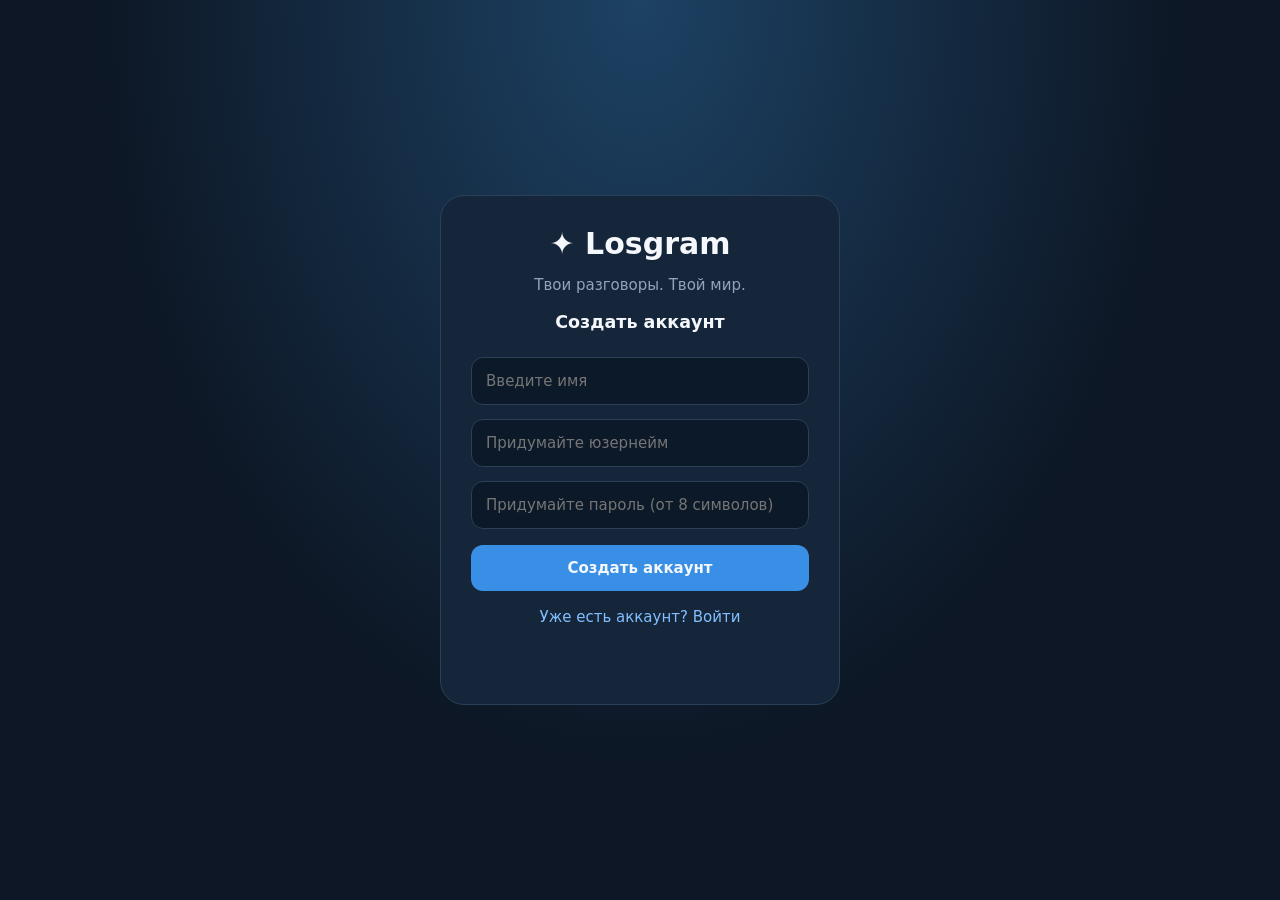
==== commit a08dac55: "Restore three-field account registration" ====
--- a/losgram/static/index.html
+++ b/losgram/static/index.html
@@ -3,8 +3,8 @@
 @media(max-width:850px){.app{grid-template-columns:60px 300px minmax(0,1fr)}}@media(max-width:650px){.app{display:block;position:relative}.rail{position:absolute;z-index:4;bottom:0;left:0;right:0;height:65px;flex-direction:row;justify-content:space-around;padding:5px 8px calc(5px + env(safe-area-inset-bottom));border:0;border-top:1px solid var(--line)}.mark{display:none}.nav.bottom{margin:0}.side{height:calc(100dvh - 65px);border:0}.workspace{display:none;height:100dvh}.app.open .side{display:none}.app.open .workspace{display:flex}.app.open .rail{display:none}.back{display:block}.chathead{height:64px;padding:0 12px}.messages{padding:15px 12px}.bubble{max-width:87%}.page{padding:20px 16px}}
 </style><link rel="stylesheet" href="/static/telegram.css?v=14"></head><body>
 <section id="auth" class="auth"><div class="authbox"><div class="logo">✦ Losgram</div><p>Твои разговоры. Твой мир.</p><h3 id="mode" style="text-align:center">Создать аккаунт</h3>
-<div id="loginForm" class="hidden"><input id="loginUsername" class="field" placeholder="Твоё имя" autocomplete="username"><input id="loginPassword" class="field" type="password" placeholder="Пароль" autocomplete="current-password"><button class="primary" id="loginButton">Войти</button></div>
-<div id="registerForm"><input id="display" class="field" placeholder="Твоё имя" autocomplete="name"><input id="password" class="field" type="password" placeholder="Пароль (от 8 символов)" autocomplete="new-password"><button class="primary" id="createAccount">Создать аккаунт</button></div>
+<div id="loginForm" class="hidden"><input id="loginUsername" class="field" placeholder="Ваш юзернейм" autocomplete="username"><input id="loginPassword" class="field" type="password" placeholder="Пароль" autocomplete="current-password"><button class="primary" id="loginButton">Войти</button></div>
+<div id="registerForm"><input id="display" class="field" placeholder="Введите имя" autocomplete="name"><input id="username" class="field" placeholder="Придумайте юзернейм" autocomplete="username"><input id="password" class="field" type="password" placeholder="Придумайте пароль (от 8 символов)" autocomplete="new-password"><button class="primary" id="createAccount">Создать аккаунт</button></div>
 <button class="link" id="toggle">Уже есть аккаунт? Войти</button><p id="err"></p></div></section>
 <main id="app" class="app hidden"><nav class="rail"><div class="mark">✦</div><button class="nav active" data-page="chats" title="Чаты">▣</button><button class="nav" data-page="contacts" title="Контакты">♙</button><button class="nav" data-page="settings" title="Настройки">⚙</button><button class="nav bottom" data-page="profile" title="Профиль">●</button></nav><aside class="side"><header class="sidehead"><div class="brand-avatars" aria-hidden="true"><i> L </i><i> O </i><i> S </i></div><h2 id="heading">Losgram</h2><button class="icon header-lock" id="headerLock" aria-label="Конфиденциальность">♙</button><button class="icon header-more" id="menuToggle" aria-label="Ещё">⋮</button><button class="icon" id="new" aria-label="Создать чат">✎</button></header><input id="filter" class="search" placeholder="⌕  Поиск чатов и людей"><div class="tabs"></div><button class="archive-row" id="archiveRow"><span class="archive-icon">▣</span><span class="archive-copy"><b>Архив чатов</b><small id="archivePreview">Скрытые переписки</small></span><span class="archive-arrow">›</span></button><div id="people" class="list"></div><button class="mobile-compose" id="mobileCompose" aria-label="Новое сообщение">✎</button></aside><section class="workspace"><div id="welcome" class="welcome"><div class="mark">✦</div><h2>Добро пожаловать в Losgram</h2><p>Выбери собеседника, чтобы открыть переписку. Найди друзей через поиск.</p></div><header id="chathead" class="chathead hidden"><button id="back" class="back">‹</button><div id="chatavatar" class="avatar">L</div><div class="chatwho"><b id="chatname"></b><small id="chatstatus">@Losgram</small></div><button id="info" class="icon">⋯</button></header><div id="messages" class="messages hidden"></div><form id="composer" class="composer hidden"><input id="body" placeholder="Написать сообщение..." autocomplete="off"><button class="send">➤</button></form><div id="page" class="page hidden"></div></section></main>
 <script>
@@ -13,9 +13,9 @@
 const esc=s=>String(s).replace(/[&<>"']/g,c=>({"&":"&amp;","<":"&lt;",">":"&gt;",'"':"&quot;","'":"&#39;"}[c]));const initial=s=>esc((s||"L").slice(0,1).toUpperCase());
 function authError(e){$("err").textContent=e.message;$("err").style.color="#ff9292"}
 $("toggle").onclick=()=>{reg=!reg;$("loginForm").classList.toggle("hidden",reg);$("registerForm").classList.toggle("hidden",!reg);$("mode").textContent=reg?"Регистрация":"Войти в аккаунт";$("toggle").textContent=reg?"Уже есть аккаунт":"Создать аккаунт";$("err").textContent=""};
-$("loginButton").onclick=async()=>{try{let d=await api("/api/login",{method:"POST",body:JSON.stringify({display_name:$("loginUsername").value.trim(),password:$("loginPassword").value})});token=d.token;localStorage.setItem("losgram_token",token);await start()}catch(e){authError(e)}};
+$("loginButton").onclick=async()=>{try{let d=await api("/api/login",{method:"POST",body:JSON.stringify({username:$("loginUsername").value.trim(),password:$("loginPassword").value})});token=d.token;localStorage.setItem("losgram_token",token);await start()}catch(e){authError(e)}};
 $("loginPassword").onkeydown=e=>{if(e.key==="Enter")$("loginButton").click()};
-$("createAccount").onclick=async()=>{let b=$("createAccount"),display=$("display").value.trim(),password=$("password").value;if(!display||!password){authError(new Error("Введи имя и пароль."));return}if(display.length>40){authError(new Error("Имя должно быть не длиннее 40 символов."));return}if(password.length<8||password.length>128){authError(new Error("Пароль должен быть от 8 до 128 символов."));return}b.disabled=true;b.textContent="Создаём аккаунт…";$("err").textContent="";try{let d=await api("/api/register",{method:"POST",body:JSON.stringify({display_name:display,password})});token=d.token;localStorage.setItem("losgram_token",token);await start()}catch(e){authError(e)}finally{b.disabled=false;b.textContent="Создать аккаунт"}};
+$("createAccount").onclick=async()=>{let b=$("createAccount"),display=$("display").value.trim(),username=$("username").value.trim(),password=$("password").value;if(!display||!username||!password){authError(new Error("Заполни все три поля."));return}if(display.length>40){authError(new Error("Имя должно быть не длиннее 40 символов."));return}if(!/^[a-zA-Z0-9_]{3,24}$/.test(username)){authError(new Error("Юзернейм: 3–24 символа, латинские буквы, цифры и _. Без @."));return}if(password.length<8||password.length>128){authError(new Error("Пароль должен быть от 8 до 128 символов."));return}b.disabled=true;b.textContent="Создаём аккаунт…";$("err").textContent="";try{let d=await api("/api/register",{method:"POST",body:JSON.stringify({display_name:display,username,password})});token=d.token;localStorage.setItem("losgram_token",token);await start()}catch(e){authError(e)}finally{b.disabled=false;b.textContent="Создать аккаунт"}};
 $("password").onkeydown=e=>{if(e.key==="Enter")$("createAccount").click()};
 async function start(){try{me=await api("/api/me");applySettings();$("auth").classList.add("hidden");$("app").classList.remove("hidden");users=await api("/api/users");rooms=await api("/api/chats");draw()}catch(e){localStorage.removeItem("losgram_token");token="";$("err").textContent=e.message}}
 function chatPrefs(){try{return JSON.parse(localStorage.getItem("losgram_chatprefs_"+(me?.id||""))||"{}")}catch{return {}}}function saveChatPrefs(p){localStorage.setItem("losgram_chatprefs_"+me.id,JSON.stringify(p))}function draw(){let q=$("filter").value.toLowerCase(),prefs=chatPrefs(),shown=rooms.filter(r=>!!prefs[r.id]?.archived===showArchived).sort((a,b)=>Number(!!prefs[b.id]?.pinned)-Number(!!prefs[a.id]?.pinned)),arr=listTab==="people"&&!showArchived?users.filter(u=>(u.username+" "+u.display_name).toLowerCase().includes(q)):[];$("archiveRow").classList.toggle("archive-active",showArchived);$("archiveRow").querySelector("b").textContent=showArchived?"← Назад к чатам":"Архив чатов";$("people").innerHTML=(listTab==="people"?[]:shown).map(r=>'<button class="person" data-room="'+r.id+'"><span class="avatar">'+(r.kind==="global"?"🌐":r.kind==="channel"?"📢":"👥")+'</span><span class="info"><span class="name">'+(prefs[r.id]?.pinned?"📌 ":"")+esc(r.title)+'</span><span class="preview">'+(r.last_message?esc(r.last_message):(r.kind==="global"?"Общий чат":r.kind==="channel"?"Канал":"Группа"))+'</span></span><span class="chat-menu" data-menu="'+r.id+'">⋯</span></button>').join("")+arr.map(u=>'<button class="person '+(active?.username===u.username?"selected":"")+'" data-u="'+esc(u.username)+'"><span class="avatar">'+initial(u.display_name)+'</span><span class="info"><span class="name">'+esc(u.display_name)+'</span><span class="preview">@'+esc(u.username)+'</span></span></button>').join("")||'<div class="empty">Пока нет собеседников.<br>Найди друга по имени пользователя.</div>';document.querySelectorAll(".person[data-u]").forEach(b=>b.onclick=()=>openChat(b.dataset.u));document.querySelectorAll(".person[data-room]").forEach(b=>{b.onclick=e=>{if(e.target.closest("[data-menu]"))return;openRoom(Number(b.dataset.room))};b.oncontextmenu=e=>{e.preventDefault();chatActions(Number(b.dataset.room))}});document.querySelectorAll("[data-menu]").forEach(b=>b.onclick=e=>{e.stopPropagation();chatActions(Number(b.dataset.menu))})}function chatActions(id){let p=chatPrefs(),v=p[id]||{},choice=prompt("Действие: pin — закрепить/открепить; archive — архивировать/вернуть","pin");if(!choice)return;if(choice==="pin")v.pinned=!v.pinned;else if(choice==="archive")v.archived=!v.archived;else return; p[id]=v;saveChatPrefs(p);draw()}
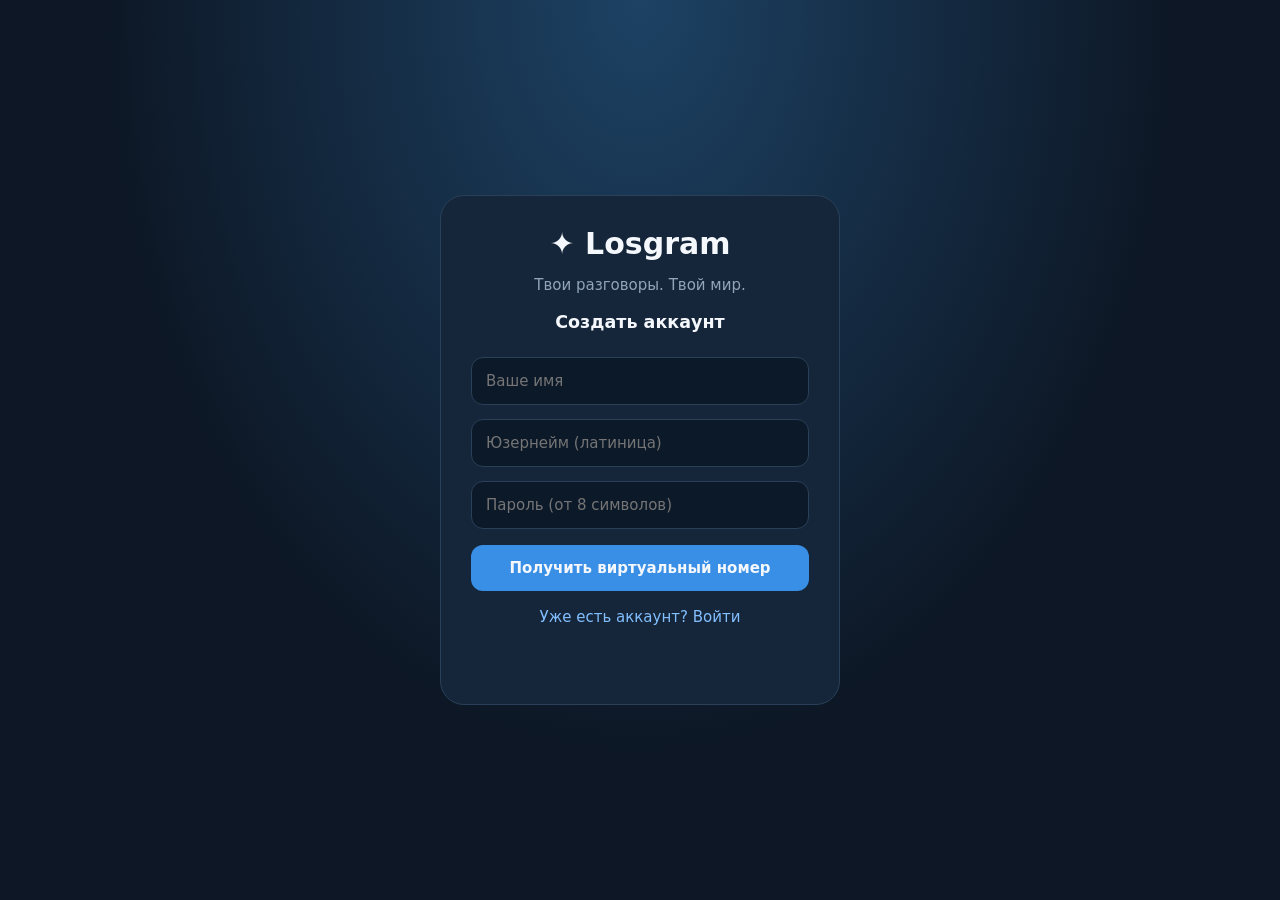
==== commit cf663a25: "Build virtual number bot signup flow" ====
--- a/losgram/static/index.html
+++ b/losgram/static/index.html
@@ -3,8 +3,8 @@
 @media(max-width:850px){.app{grid-template-columns:60px 300px minmax(0,1fr)}}@media(max-width:650px){.app{display:block;position:relative}.rail{position:absolute;z-index:4;bottom:0;left:0;right:0;height:65px;flex-direction:row;justify-content:space-around;padding:5px 8px calc(5px + env(safe-area-inset-bottom));border:0;border-top:1px solid var(--line)}.mark{display:none}.nav.bottom{margin:0}.side{height:calc(100dvh - 65px);border:0}.workspace{display:none;height:100dvh}.app.open .side{display:none}.app.open .workspace{display:flex}.app.open .rail{display:none}.back{display:block}.chathead{height:64px;padding:0 12px}.messages{padding:15px 12px}.bubble{max-width:87%}.page{padding:20px 16px}}
 </style><link rel="stylesheet" href="/static/telegram.css?v=14"></head><body>
 <section id="auth" class="auth"><div class="authbox"><div class="logo">✦ Losgram</div><p>Твои разговоры. Твой мир.</p><h3 id="mode" style="text-align:center">Создать аккаунт</h3>
-<div id="loginForm" class="hidden"><input id="loginUsername" class="field" placeholder="Ваш юзернейм" autocomplete="username"><input id="loginPassword" class="field" type="password" placeholder="Пароль" autocomplete="current-password"><button class="primary" id="loginButton">Войти</button></div>
-<div id="registerForm"><input id="display" class="field" placeholder="Введите имя" autocomplete="name"><input id="username" class="field" placeholder="Придумайте юзернейм" autocomplete="username"><input id="password" class="field" type="password" placeholder="Придумайте пароль (от 8 символов)" autocomplete="new-password"><button class="primary" id="createAccount">Создать аккаунт</button></div>
+<div id="loginForm" class="hidden"><input id="loginNumber" class="field" placeholder="Виртуальный номер LS-123-456-789" autocomplete="username"><input id="loginPassword" class="field" type="password" placeholder="Пароль" autocomplete="current-password"><button class="primary" id="loginButton">Войти</button></div>
+<div id="registerForm"><input id="display" class="field" placeholder="Ваше имя" autocomplete="name"><input id="username" class="field" placeholder="Юзернейм (латиница)" autocomplete="username"><input id="password" class="field" type="password" placeholder="Пароль (от 8 символов)" autocomplete="new-password"><button class="primary" id="createAccount">Получить виртуальный номер</button><div id="virtualStep" class="hidden"><div class="note" style="margin-top:12px">🤖 <b>Бот Losgram</b><br>Ваш виртуальный номер:</div><div id="issuedNumber" style="font-size:22px;font-weight:800;text-align:center;padding:12px;letter-spacing:1px"></div><div class="note">Код подтверждения от бота (действует 10 минут):</div><div id="issuedCode" style="font-size:28px;font-weight:850;text-align:center;padding:12px;letter-spacing:7px"></div><input id="virtualCode" class="field" inputmode="numeric" maxlength="6" placeholder="Введите 6-значный код"><button class="primary" id="verifyVirtual">Подтвердить и создать аккаунт</button></div></div>
 <button class="link" id="toggle">Уже есть аккаунт? Войти</button><p id="err"></p></div></section>
 <main id="app" class="app hidden"><nav class="rail"><div class="mark">✦</div><button class="nav active" data-page="chats" title="Чаты">▣</button><button class="nav" data-page="contacts" title="Контакты">♙</button><button class="nav" data-page="settings" title="Настройки">⚙</button><button class="nav bottom" data-page="profile" title="Профиль">●</button></nav><aside class="side"><header class="sidehead"><div class="brand-avatars" aria-hidden="true"><i> L </i><i> O </i><i> S </i></div><h2 id="heading">Losgram</h2><button class="icon header-lock" id="headerLock" aria-label="Конфиденциальность">♙</button><button class="icon header-more" id="menuToggle" aria-label="Ещё">⋮</button><button class="icon" id="new" aria-label="Создать чат">✎</button></header><input id="filter" class="search" placeholder="⌕  Поиск чатов и людей"><div class="tabs"></div><button class="archive-row" id="archiveRow"><span class="archive-icon">▣</span><span class="archive-copy"><b>Архив чатов</b><small id="archivePreview">Скрытые переписки</small></span><span class="archive-arrow">›</span></button><div id="people" class="list"></div><button class="mobile-compose" id="mobileCompose" aria-label="Новое сообщение">✎</button></aside><section class="workspace"><div id="welcome" class="welcome"><div class="mark">✦</div><h2>Добро пожаловать в Losgram</h2><p>Выбери собеседника, чтобы открыть переписку. Найди друзей через поиск.</p></div><header id="chathead" class="chathead hidden"><button id="back" class="back">‹</button><div id="chatavatar" class="avatar">L</div><div class="chatwho"><b id="chatname"></b><small id="chatstatus">@Losgram</small></div><button id="info" class="icon">⋯</button></header><div id="messages" class="messages hidden"></div><form id="composer" class="composer hidden"><input id="body" placeholder="Написать сообщение..." autocomplete="off"><button class="send">➤</button></form><div id="page" class="page hidden"></div></section></main>
 <script>
@@ -12,12 +12,14 @@
 async function api(path,opt={}){let r=await fetch(path,{...opt,headers:{"Content-Type":"application/json","Authorization":"Bearer "+token,...opt.headers}}),d={};try{d=await r.json()}catch{}if(!r.ok){let detail=d.detail||"Ошибка";if(Array.isArray(detail)){detail=detail.map(x=>{let field=Array.isArray(x.loc)?x.loc[x.loc.length-1]:"";let names={display_name:"Имя",username:"Имя пользователя",password:"Пароль"};let msg=x.msg||"неверное значение";if(field==="username"&&/match|pattern/i.test(msg))msg="можно использовать только латинские буквы, цифры и _";else if(/at least|too_short/i.test(msg))msg="слишком короткое значение";else if(/at most|too_long/i.test(msg))msg="слишком длинное значение";return (names[field]||"Поле")+": "+msg}).join(". ")}throw Error(typeof detail==="string"?detail:JSON.stringify(detail))}return d}
 const esc=s=>String(s).replace(/[&<>"']/g,c=>({"&":"&amp;","<":"&lt;",">":"&gt;",'"':"&quot;","'":"&#39;"}[c]));const initial=s=>esc((s||"L").slice(0,1).toUpperCase());
 function authError(e){$("err").textContent=e.message;$("err").style.color="#ff9292"}
-$("toggle").onclick=()=>{reg=!reg;$("loginForm").classList.toggle("hidden",reg);$("registerForm").classList.toggle("hidden",!reg);$("mode").textContent=reg?"Регистрация":"Войти в аккаунт";$("toggle").textContent=reg?"Уже есть аккаунт":"Создать аккаунт";$("err").textContent=""};
-$("loginButton").onclick=async()=>{try{let d=await api("/api/login",{method:"POST",body:JSON.stringify({username:$("loginUsername").value.trim(),password:$("loginPassword").value})});token=d.token;localStorage.setItem("losgram_token",token);await start()}catch(e){authError(e)}};
+let pendingVirtual=null;
+$("toggle").onclick=()=>{reg=!reg;$("loginForm").classList.toggle("hidden",reg);$("registerForm").classList.toggle("hidden",!reg);$("mode").textContent=reg?"Создать аккаунт":"Войти в Losgram";$("toggle").textContent=reg?"Уже есть аккаунт? Войти":"Нет аккаунта? Создать";$("err").textContent="";};
+$("loginButton").onclick=async()=>{try{let d=await api("/api/virtual/login",{method:"POST",body:JSON.stringify({virtual_number:$("loginNumber").value.trim(),password:$("loginPassword").value})});token=d.token;localStorage.setItem("losgram_token",token);await start()}catch(e){authError(e)}};
 $("loginPassword").onkeydown=e=>{if(e.key==="Enter")$("loginButton").click()};
-$("createAccount").onclick=async()=>{let b=$("createAccount"),display=$("display").value.trim(),username=$("username").value.trim(),password=$("password").value;if(!display||!username||!password){authError(new Error("Заполни все три поля."));return}if(display.length>40){authError(new Error("Имя должно быть не длиннее 40 символов."));return}if(!/^[a-zA-Z0-9_]{3,24}$/.test(username)){authError(new Error("Юзернейм: 3–24 символа, латинские буквы, цифры и _. Без @."));return}if(password.length<8||password.length>128){authError(new Error("Пароль должен быть от 8 до 128 символов."));return}b.disabled=true;b.textContent="Создаём аккаунт…";$("err").textContent="";try{let d=await api("/api/register",{method:"POST",body:JSON.stringify({display_name:display,username,password})});token=d.token;localStorage.setItem("losgram_token",token);await start()}catch(e){authError(e)}finally{b.disabled=false;b.textContent="Создать аккаунт"}};
-$("password").onkeydown=e=>{if(e.key==="Enter")$("createAccount").click()};
-async function start(){try{me=await api("/api/me");applySettings();$("auth").classList.add("hidden");$("app").classList.remove("hidden");users=await api("/api/users");rooms=await api("/api/chats");draw()}catch(e){localStorage.removeItem("losgram_token");token="";$("err").textContent=e.message}}
+$("createAccount").onclick=async()=>{let b=$("createAccount"),display=$("display").value.trim(),username=$("username").value.trim(),password=$("password").value;if(!display||!username||!password){authError(new Error("Заполни имя, юзернейм и пароль."));return}if(!/^[a-zA-Z0-9_]{3,24}$/.test(username)){authError(new Error("Юзернейм: 3–24 символа, латиница, цифры и _. "));return}if(password.length<8||password.length>128){authError(new Error("Пароль должен быть от 8 до 128 символов."));return}b.disabled=true;b.textContent="Бот выдаёт номер…";try{pendingVirtual={display_name:display,username,password};let d=await api("/api/virtual/start",{method:"POST",body:JSON.stringify(pendingVirtual)});pendingVirtual.virtual_number=d.virtual_number;$("issuedNumber").textContent=d.virtual_number;$("issuedCode").textContent=d.code;$("virtualStep").classList.remove("hidden");$("virtualCode").focus();$("err").textContent="Номер и код выданы ботом Losgram. Сохрани номер для следующего входа.";}catch(e){authError(e)}finally{b.disabled=false;b.textContent="Получить виртуальный номер"}};
+$("verifyVirtual").onclick=async()=>{if(!pendingVirtual)return;try{let d=await api("/api/virtual/verify",{method:"POST",body:JSON.stringify({...pendingVirtual,code:$("virtualCode").value.trim()})});token=d.token;localStorage.setItem("losgram_token",token);await start()}catch(e){authError(e)}};
+$("virtualCode").onkeydown=e=>{if(e.key==="Enter")$("verifyVirtual").click()};
+async function start(){try{me=await api("/api/me");applySettings();$("auth").classList.add("hidden");$("app").classList.remove("hidden");users=await api("/api/users");rooms=await api("/api/chats");draw()}catch(e){localStorage.removeItem("losgram_token");token="";$("app").classList.add("hidden");$("auth").classList.remove("hidden");$("loginForm").classList.add("hidden");$("registerForm").classList.remove("hidden");$("mode").textContent="Создать аккаунт";authError(e)}}
 function chatPrefs(){try{return JSON.parse(localStorage.getItem("losgram_chatprefs_"+(me?.id||""))||"{}")}catch{return {}}}function saveChatPrefs(p){localStorage.setItem("losgram_chatprefs_"+me.id,JSON.stringify(p))}function draw(){let q=$("filter").value.toLowerCase(),prefs=chatPrefs(),shown=rooms.filter(r=>!!prefs[r.id]?.archived===showArchived).sort((a,b)=>Number(!!prefs[b.id]?.pinned)-Number(!!prefs[a.id]?.pinned)),arr=listTab==="people"&&!showArchived?users.filter(u=>(u.username+" "+u.display_name).toLowerCase().includes(q)):[];$("archiveRow").classList.toggle("archive-active",showArchived);$("archiveRow").querySelector("b").textContent=showArchived?"← Назад к чатам":"Архив чатов";$("people").innerHTML=(listTab==="people"?[]:shown).map(r=>'<button class="person" data-room="'+r.id+'"><span class="avatar">'+(r.kind==="global"?"🌐":r.kind==="channel"?"📢":"👥")+'</span><span class="info"><span class="name">'+(prefs[r.id]?.pinned?"📌 ":"")+esc(r.title)+'</span><span class="preview">'+(r.last_message?esc(r.last_message):(r.kind==="global"?"Общий чат":r.kind==="channel"?"Канал":"Группа"))+'</span></span><span class="chat-menu" data-menu="'+r.id+'">⋯</span></button>').join("")+arr.map(u=>'<button class="person '+(active?.username===u.username?"selected":"")+'" data-u="'+esc(u.username)+'"><span class="avatar">'+initial(u.display_name)+'</span><span class="info"><span class="name">'+esc(u.display_name)+'</span><span class="preview">@'+esc(u.username)+'</span></span></button>').join("")||'<div class="empty">Пока нет собеседников.<br>Найди друга по имени пользователя.</div>';document.querySelectorAll(".person[data-u]").forEach(b=>b.onclick=()=>openChat(b.dataset.u));document.querySelectorAll(".person[data-room]").forEach(b=>{b.onclick=e=>{if(e.target.closest("[data-menu]"))return;openRoom(Number(b.dataset.room))};b.oncontextmenu=e=>{e.preventDefault();chatActions(Number(b.dataset.room))}});document.querySelectorAll("[data-menu]").forEach(b=>b.onclick=e=>{e.stopPropagation();chatActions(Number(b.dataset.menu))})}function chatActions(id){let p=chatPrefs(),v=p[id]||{},choice=prompt("Действие: pin — закрепить/открепить; archive — архивировать/вернуть","pin");if(!choice)return;if(choice==="pin")v.pinned=!v.pinned;else if(choice==="archive")v.archived=!v.archived;else return; p[id]=v;saveChatPrefs(p);draw()}
 $("menuToggle").onclick=()=>{let action=prompt("Меню Losgram: введи settings для настроек или profile для профиля","settings");if(action==="profile")page("profile");else if(action==="settings")page("settings")};$("headerLock").onclick=()=>alert("Защита аккаунта: используйте надёжный пароль и не передавайте его другим пользователям.");$("filter").oninput=draw;$("mobileCompose").onclick=()=>$("new").click();$("archiveRow").onclick=()=>{showArchived=!showArchived;listTab="all";document.querySelectorAll(".tabs .tab").forEach((x,i)=>x.classList.toggle("active",i===0));draw()};document.querySelectorAll(".tabs .tab").forEach((b,i)=>{b.onclick=()=>{listTab=i===1?"people":"all";document.querySelectorAll(".tabs .tab").forEach(x=>x.classList.remove("active"));b.classList.add("active");draw()}});
 $("new").onclick=async()=>{
@@ -73,5 +75,5 @@
 function page(p){$("app").classList.toggle("settings-open",p!=="chats");active=null;if(poll)clearInterval(poll);$("app").classList.remove("open");$("welcome").classList.add("hidden");$("chathead").classList.add("hidden");$("messages").classList.add("hidden");$("composer").classList.add("hidden");$("page").classList.remove("hidden");document.querySelectorAll(".nav").forEach(b=>b.classList.toggle("active",b.dataset.page===p));$("heading").textContent=({chats:"Сообщения",contacts:"Контакты",calls:"Звонки",stars:"Звёзды",settings:"Настройки",profile:"Профиль"})[p]||"Losgram";if(p==="chats"){$("page").classList.add("hidden");$("welcome").classList.remove("hidden");return}if(p==="profile")$("page").innerHTML='<h2>Профиль</h2><div class="row"><div><b>'+esc(me.display_name)+'</b><small>@'+esc(me.username)+'</small></div><span class="avatar">'+initial(me.display_name)+'</span></div><p class="note">Профиль Losgram</p>';else if(p==="contacts")$("page").innerHTML='<h2>Контакты</h2><p class="muted">Пользователи Losgram</p>'+users.map(u=>'<div class="row"><div style="display:flex;align-items:center;gap:12px"><span class="avatar">'+initial(u.display_name)+'</span><div><b>'+esc(u.display_name)+'</b><small>@'+esc(u.username)+'</small></div></div><button class="icon" data-u="'+esc(u.username)+'">➤</button></div>').join("");else if(p==="stars")$("page").innerHTML='<h2>⭐ Звёзды Losgram</h2><p class="muted">Покупка отключена: платёжный провайдер не подключён.</p>';else if(p==="calls")$("page").innerHTML='<h2>Звонки</h2><p class="muted">Голосовые и видеозвонки пока не подключены к серверу.</p>';else if(p==="settings")renderSettings();else $("page").innerHTML='<h2>Раздел</h2>';document.querySelectorAll("#page [data-u]").forEach(b=>b.onclick=()=>openChat(b.dataset.u))}
 applySettings();
 
-document.querySelectorAll(".nav").forEach(b=>b.onclick=()=>page(b.dataset.page));if(token)start();
+document.querySelectorAll(".nav").forEach(b=>b.onclick=()=>page(b.dataset.page));if(token)start();else $("auth").classList.remove("hidden");
 </script></body></html>
